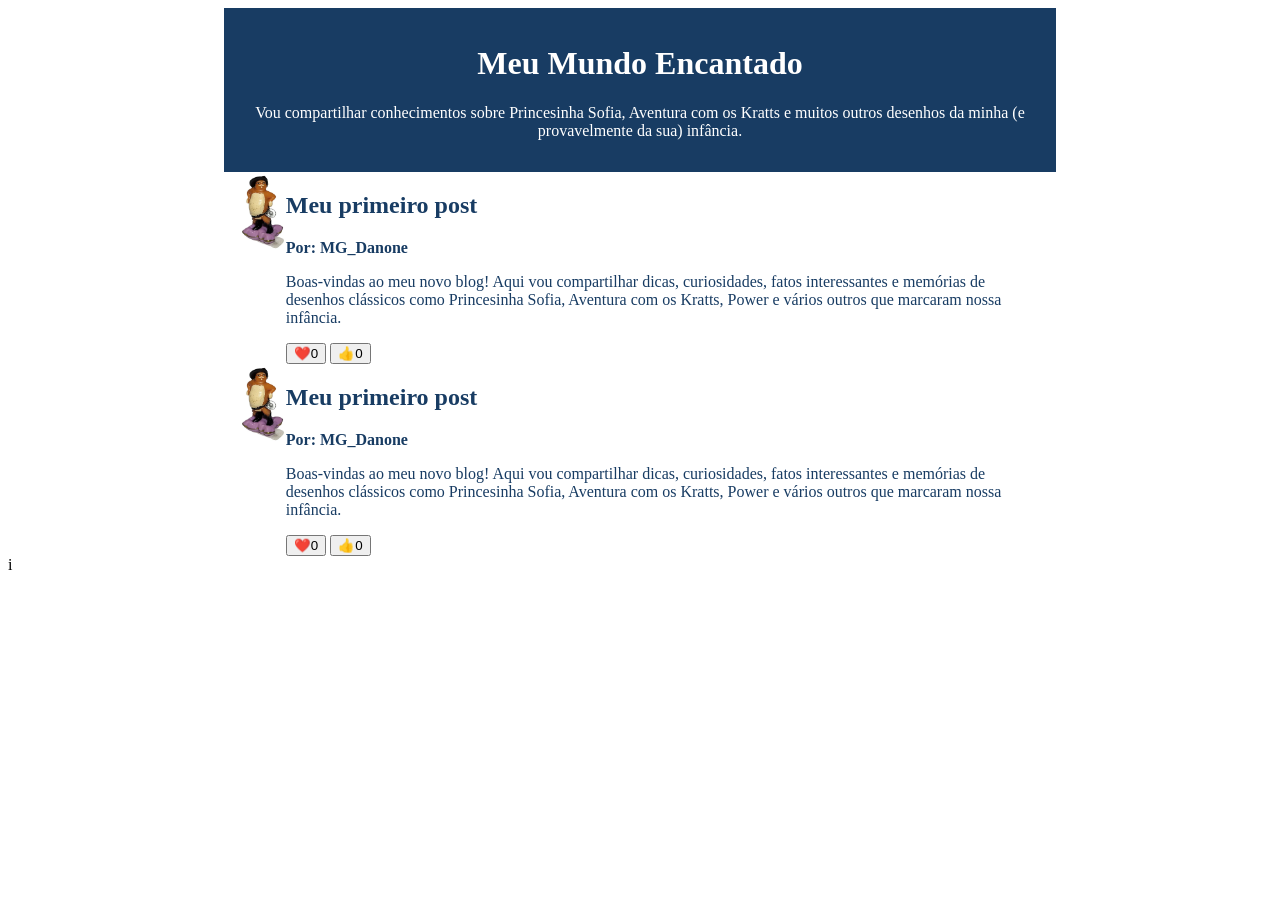
==== index.html @ 413a2600 "atualizei o codigo e adicionei imagem" ====
<!DOCTYPE html>
<html lang="pt-br">

<head>
    <meta charset="UTF-8">
    <meta name="viewport" content="width=device-width, initial-scale=1.0">
    <title>Encantados</title>
    <style>
        header {
            background-color: #183C63;
            color: #FFFFFF;
            text-align: center;
            max-width: 800px;
            margin: 0 auto;
            padding: 16px;
        }

        main {
            background-color: #FFFFFF;
            color: #183C63;
            max-width: 800px;
            margin: 0 auto;
        }
        
        article {
            display: flex;
        }

        img {
            width: 80px;
            height: 80px;
        }

        .artigo-autor {
            font-weight: bold;
        }

    </style>
</head>

<body>
    <header>
        <h1>Meu Mundo Encantado</h1>
        <p>Vou compartilhar conhecimentos sobre Princesinha Sofia, Aventura com os Kratts e muitos outros desenhos da
            minha (e provavelmente da sua) infância.</p>
    </header>
    <main>
        <article>
            <img src="gato de botas gordo.png" alt="Imagem de Sofia">
            <div>
                <h2>Meu primeiro post</h2>
                <p class="artigo-autor">Por: MG_Danone</p>
                <p>Boas-vindas ao meu novo blog! Aqui vou compartilhar dicas, curiosidades, fatos interessantes e memórias
                    de desenhos clássicos como Princesinha Sofia, Aventura com os Kratts, Power e vários outros que marcaram
                    nossa infância.</p>
                <button>❤️<span>0</span></button>
                <button>👍<span>0</span></button>
            </div>
        </article>
        <article>
            <img src="gato de botas gordo.png" alt="Imagem de Sofia">
            <div>
                <h2>Meu primeiro post</h2>
                <p class="artigo-autor">Por: MG_Danone</p>
                <p>Boas-vindas ao meu novo blog! Aqui vou compartilhar dicas, curiosidades, fatos interessantes e memórias
                    de desenhos clássicos como Princesinha Sofia, Aventura com os Kratts, Power e vários outros que marcaram
                    nossa infância.</p>
                <button>❤️<span>0</span></button>
                <button>👍<span>0</span></button>
            </div>
        </article>
    </main>
</body>
<script>
    const botoes = document.querySelectorAll("button");

    botoes.forEach(function (botao) {
        let curtiu = false
        botao.addEventListener("click", botaoClicado);
        function botaoClicado() {
            console.log("Fui clicado");
            let texto = this.querySelector("span");
            if (curtiu === false){
                texto.textContent++;
                curtiu = true
            } else{
                texto.textContent--;
                curtiu = false;
            }
        }
    })


</script>

</html>
i
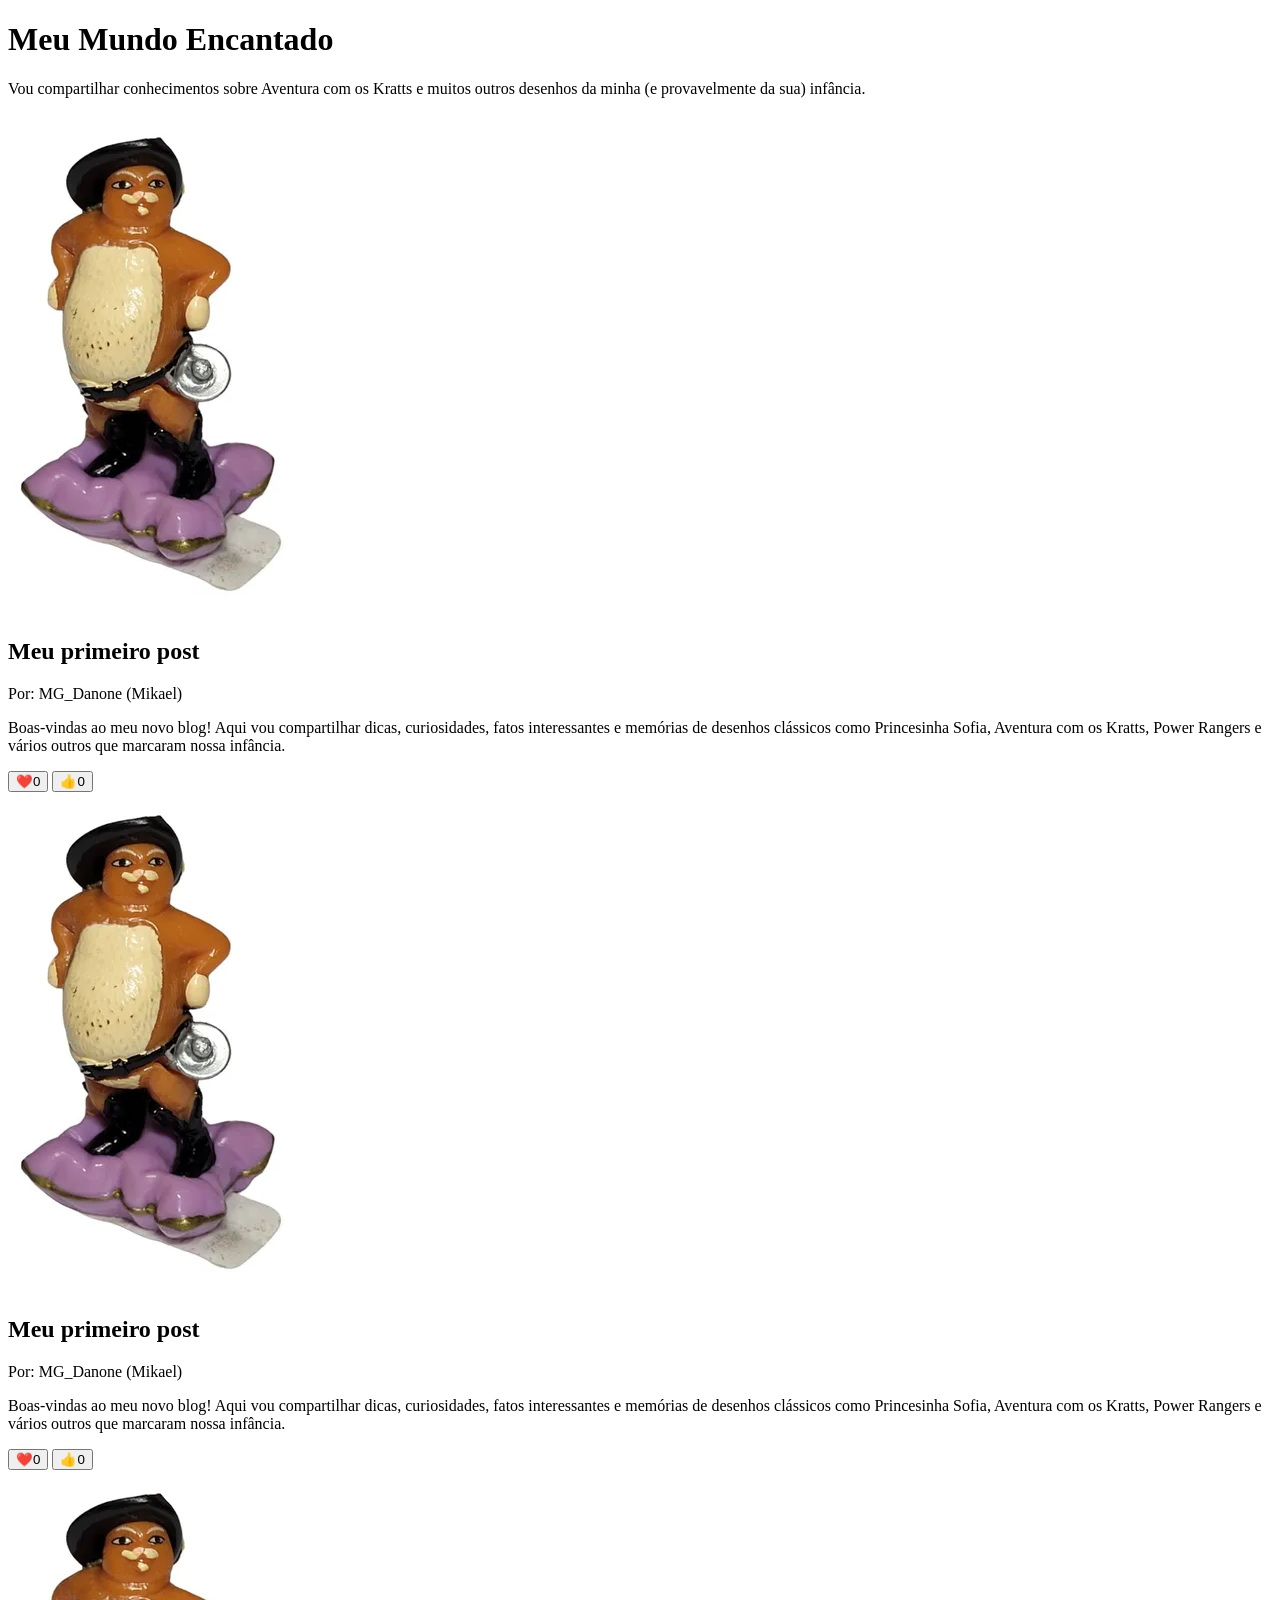
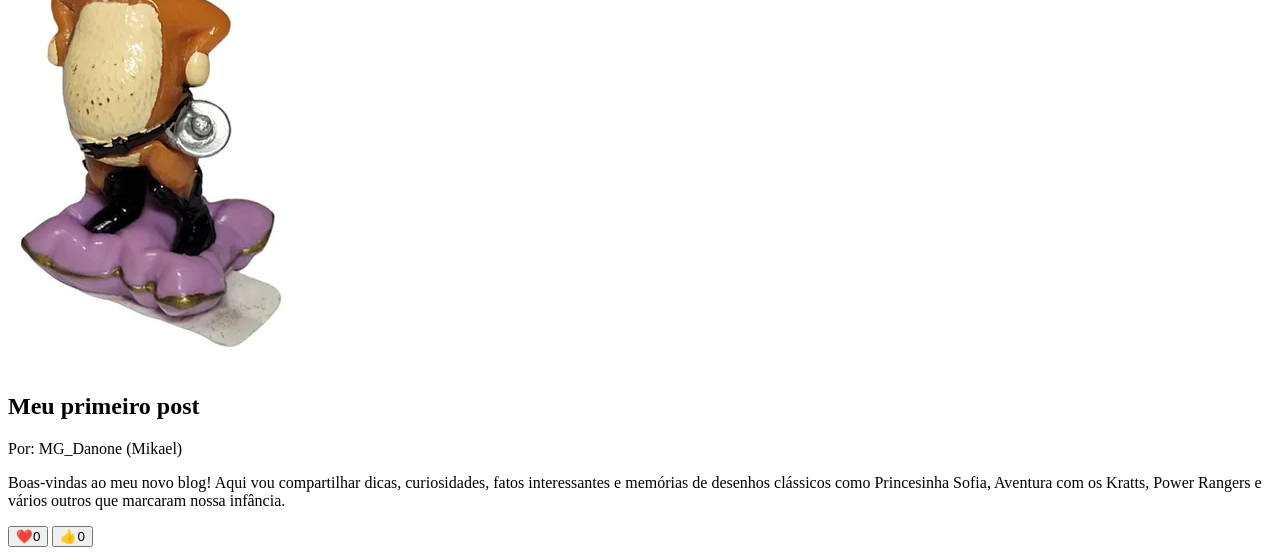
==== commit 23ae5adb: "coloquei css e js" ====
--- a/index.html
+++ b/index.html
@@ -5,43 +5,12 @@
     <meta charset="UTF-8">
     <meta name="viewport" content="width=device-width, initial-scale=1.0">
     <title>Encantados</title>
-    <style>
-        header {
-            background-color: #183C63;
-            color: #FFFFFF;
-            text-align: center;
-            max-width: 800px;
-            margin: 0 auto;
-            padding: 16px;
-        }
-
-        main {
-            background-color: #FFFFFF;
-            color: #183C63;
-            max-width: 800px;
-            margin: 0 auto;
-        }
-        
-        article {
-            display: flex;
-        }
-
-        img {
-            width: 80px;
-            height: 80px;
-        }
-
-        .artigo-autor {
-            font-weight: bold;
-        }
-
-    </style>
+    <link rel="stylesheet" href="style.css">
 </head>
-
 <body>
     <header>
         <h1>Meu Mundo Encantado</h1>
-        <p>Vou compartilhar conhecimentos sobre Princesinha Sofia, Aventura com os Kratts e muitos outros desenhos da
+        <p>Vou compartilhar conhecimentos sobre Aventura com os Kratts e muitos outros desenhos da
             minha (e provavelmente da sua) infância.</p>
     </header>
     <main>
@@ -49,9 +18,9 @@
             <img src="gato de botas gordo.png" alt="Imagem de Sofia">
             <div>
                 <h2>Meu primeiro post</h2>
-                <p class="artigo-autor">Por: MG_Danone</p>
+                <p class="artigo-autor">Por: MG_Danone (Mikael) </p>
                 <p>Boas-vindas ao meu novo blog! Aqui vou compartilhar dicas, curiosidades, fatos interessantes e memórias
-                    de desenhos clássicos como Princesinha Sofia, Aventura com os Kratts, Power e vários outros que marcaram
+                    de desenhos clássicos como Princesinha Sofia, Aventura com os Kratts, Power Rangers e vários outros que marcaram
                     nossa infância.</p>
                 <button>❤️<span>0</span></button>
                 <button>👍<span>0</span></button>
@@ -61,37 +30,27 @@
             <img src="gato de botas gordo.png" alt="Imagem de Sofia">
             <div>
                 <h2>Meu primeiro post</h2>
-                <p class="artigo-autor">Por: MG_Danone</p>
+                <p class="artigo-autor">Por: MG_Danone (Mikael) </p>
                 <p>Boas-vindas ao meu novo blog! Aqui vou compartilhar dicas, curiosidades, fatos interessantes e memórias
-                    de desenhos clássicos como Princesinha Sofia, Aventura com os Kratts, Power e vários outros que marcaram
+                    de desenhos clássicos como Princesinha Sofia, Aventura com os Kratts, Power Rangers e vários outros que marcaram
+                    nossa infância.</p>
+                <button>❤️<span>0</span></button>
+                <button>👍<span>0</span></button>
+            </div>
+        </article>
+        <article>
+            <img src="gato de botas gordo.png" alt="Imagem de Sofia">
+            <div>
+                <h2>Meu primeiro post</h2>
+                <p class="artigo-autor">Por: MG_Danone (Mikael) </p>
+                <p>Boas-vindas ao meu novo blog! Aqui vou compartilhar dicas, curiosidades, fatos interessantes e memórias
+                    de desenhos clássicos como Princesinha Sofia, Aventura com os Kratts, Power Rangers e vários outros que marcaram
                     nossa infância.</p>
                 <button>❤️<span>0</span></button>
                 <button>👍<span>0</span></button>
             </div>
         </article>
     </main>
+    <script src="script.js"></script>
 </body>
-<script>
-    const botoes = document.querySelectorAll("button");
-
-    botoes.forEach(function (botao) {
-        let curtiu = false
-        botao.addEventListener("click", botaoClicado);
-        function botaoClicado() {
-            console.log("Fui clicado");
-            let texto = this.querySelector("span");
-            if (curtiu === false){
-                texto.textContent++;
-                curtiu = true
-            } else{
-                texto.textContent--;
-                curtiu = false;
-            }
-        }
-    })
-
-
-</script>
-
-</html>
-i  +</html>
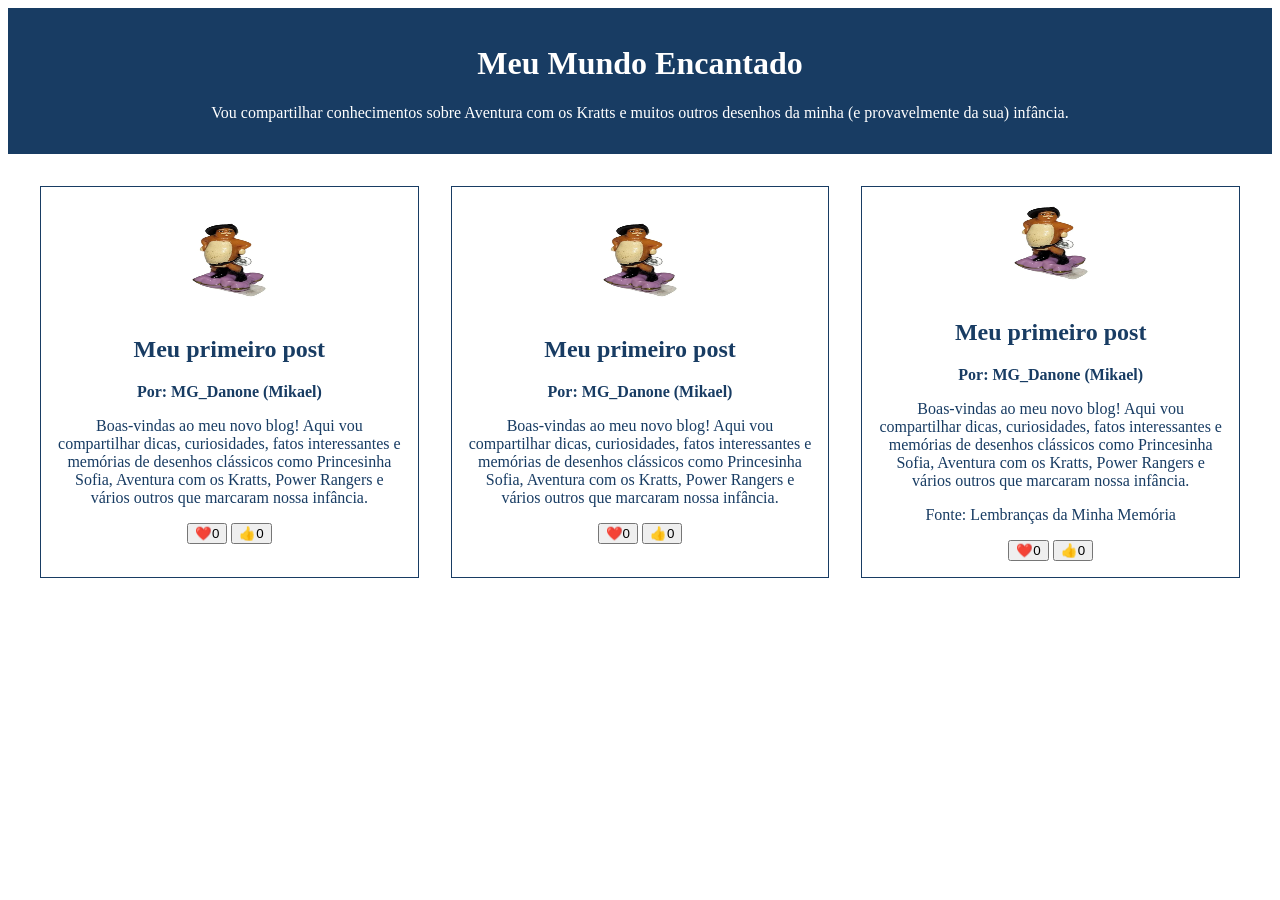
==== commit 02ae1a48: "melhorei tudo" ====
--- a/index.html
+++ b/index.html
@@ -46,7 +46,8 @@
                 <p>Boas-vindas ao meu novo blog! Aqui vou compartilhar dicas, curiosidades, fatos interessantes e memórias
                     de desenhos clássicos como Princesinha Sofia, Aventura com os Kratts, Power Rangers e vários outros que marcaram
                     nossa infância.</p>
-                <button>❤️<span>0</span></button>
+                <p class="artigo-fonte">Fonte: Lembranças da Minha Memória</p>
+                <button>❤️<span>0</span></button>   
                 <button>👍<span>0</span></button>
             </div>
         </article>
--- a/style.css
+++ b/style.css
@@ -0,0 +1,47 @@
+body {
+    max-width: 100vw;
+}
+
+header {
+    background-color: #183C63;
+    color: #FFFFFF;
+    text-align: center;
+    margin: 0 auto;
+    padding: 16px;
+}
+
+main {
+    background-color: #FFFFFF;
+    color: #183C63;
+    margin: 0 auto;
+    padding: 16px;
+
+    display: flex;
+    flex-wrap: wrap;
+}
+
+article {
+    display: flex;
+
+    border: 1px solid #183C63;
+
+    margin: 16px;
+    gap: 16px;
+    padding: 16px;
+
+    flex: 1 1 25%;
+
+    flex-direction: column;
+    align-items: center;
+    text-align: center;
+    justify-content: center;
+}
+
+img {
+    width: 80px;
+    height: 80px;
+}
+
+.artigo-autor {
+    font-weight: bold;
+}
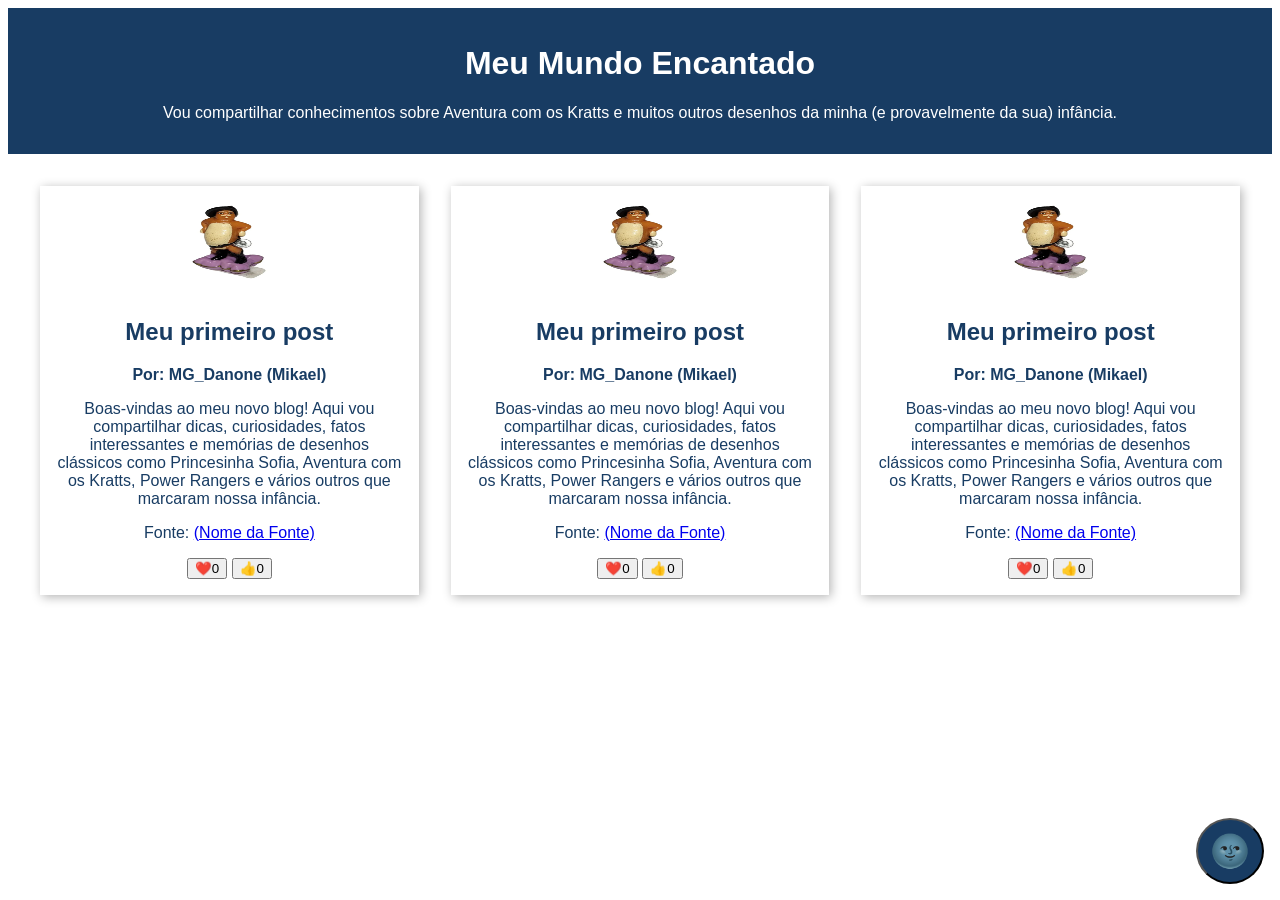
==== commit 3d582769: "Rename index (1).html to index.html" ====
--- a/index.html
+++ b/index.html
@@ -1,57 +1,61 @@
-<!DOCTYPE html>
-<html lang="pt-br">
+        <!DOCTYPE html>
+    <html lang="pt-br">
 
-<head>
-    <meta charset="UTF-8">
-    <meta name="viewport" content="width=device-width, initial-scale=1.0">
-    <title>Encantados</title>
-    <link rel="stylesheet" href="style.css">
-</head>
-<body>
-    <header>
-        <h1>Meu Mundo Encantado</h1>
-        <p>Vou compartilhar conhecimentos sobre Aventura com os Kratts e muitos outros desenhos da
-            minha (e provavelmente da sua) infância.</p>
-    </header>
-    <main>
-        <article>
-            <img src="gato de botas gordo.png" alt="Imagem de Sofia">
-            <div>
-                <h2>Meu primeiro post</h2>
-                <p class="artigo-autor">Por: MG_Danone (Mikael) </p>
-                <p>Boas-vindas ao meu novo blog! Aqui vou compartilhar dicas, curiosidades, fatos interessantes e memórias
-                    de desenhos clássicos como Princesinha Sofia, Aventura com os Kratts, Power Rangers e vários outros que marcaram
-                    nossa infância.</p>
-                <button>❤️<span>0</span></button>
-                <button>👍<span>0</span></button>
-            </div>
-        </article>
-        <article>
-            <img src="gato de botas gordo.png" alt="Imagem de Sofia">
-            <div>
-                <h2>Meu primeiro post</h2>
-                <p class="artigo-autor">Por: MG_Danone (Mikael) </p>
-                <p>Boas-vindas ao meu novo blog! Aqui vou compartilhar dicas, curiosidades, fatos interessantes e memórias
-                    de desenhos clássicos como Princesinha Sofia, Aventura com os Kratts, Power Rangers e vários outros que marcaram
-                    nossa infância.</p>
-                <button>❤️<span>0</span></button>
-                <button>👍<span>0</span></button>
-            </div>
-        </article>
-        <article>
-            <img src="gato de botas gordo.png" alt="Imagem de Sofia">
-            <div>
-                <h2>Meu primeiro post</h2>
-                <p class="artigo-autor">Por: MG_Danone (Mikael) </p>
-                <p>Boas-vindas ao meu novo blog! Aqui vou compartilhar dicas, curiosidades, fatos interessantes e memórias
-                    de desenhos clássicos como Princesinha Sofia, Aventura com os Kratts, Power Rangers e vários outros que marcaram
-                    nossa infância.</p>
-                <p class="artigo-fonte">Fonte: Lembranças da Minha Memória</p>
-                <button>❤️<span>0</span></button>   
-                <button>👍<span>0</span></button>
-            </div>
-        </article>
-    </main>
-    <script src="script.js"></script>
-</body>
-</html>+    <head>
+        <meta charset="UTF-8">
+        <meta name="viewport" content="width=device-width, initial-scale=1.0">
+        <title>Encantados</title>
+        <link rel="stylesheet" href="style.css">
+    </head>
+    <body>
+        <header>
+            <h1>Meu Mundo Encantado</h1>
+            <p>Vou compartilhar conhecimentos sobre Aventura com os Kratts e muitos outros desenhos da
+                minha (e provavelmente da sua) infância.</p>
+        </header>
+        <main>
+            <article #183C63e>
+                <img src="gato de botas gordo.png" alt="Imagem de Sofia">
+                <div>
+                    <h2>Meu primeiro post</h2>
+                    <p class="artigo-autor">Por: MG_Danone (Mikael) </p>
+                    <p>Boas-vindas ao meu novo blog! Aqui vou compartilhar dicas, curiosidades, fatos interessantes e memórias
+                        de desenhos clássicos como Princesinha Sofia, Aventura com os Kratts, Power Rangers e vários outros que marcaram
+                        nossa infância.</p>
+                        <p class="artigo-fonte">Fonte: <a href="https://site da fonte" target="_blank">(Nome da Fonte)</a></p>  
+                    <button>❤️<span>0</span></button>
+                    <button>👍<span>0</span></button>
+                </div>
+            </article>
+            <article>
+                <img src="gato de botas gordo.png" alt="Imagem de Sofia">
+                <div>
+                    <h2>Meu primeiro post</h2>
+                    <p class="artigo-autor">Por: MG_Danone (Mikael) </p>
+                    <p>Boas-vindas ao meu novo blog! Aqui vou compartilhar dicas, curiosidades, fatos interessantes e memórias
+                        de desenhos clássicos como Princesinha Sofia, Aventura com os Kratts, Power Rangers e vários outros que marcaram
+                        nossa infância.</p>
+                    <p class="artigo-fonte">Fonte: <a href="https://site da fonte" target="_blank">(Nome da Fonte)</a></p>
+                    <button>❤️<span>0</span></button>
+                    <button>👍<span>0</span></button>
+                </div>
+            </article>
+            <article>
+                <img src="gato de botas gordo.png" alt="Imagem de Sofia">
+                <div>
+                    <h2>Meu primeiro post</h2>
+                    <p class="artigo-autor">Por: MG_Danone (Mikael) </p>
+                    <p>Boas-vindas ao meu novo blog! Aqui vou compartilhar dicas, curiosidades, fatos interessantes e memórias
+                        de desenhos clássicos como Princesinha Sofia, Aventura com os Kratts, Power Rangers e vários outros que marcaram
+                        nossa infância.</p>
+                    <p class="artigo-fonte">Fonte: <a href="https://site da fonte" target="_blank">(Nome da Fonte)</a></p>
+                    <button>❤️<span>0</span></button>   
+                    <button>👍<span>0</span></button>
+                </div>
+            </article>
+
+            <button class="btn-tema-escuro">🌚</button>
+        </main>
+        <script src="script.js"></script>
+    </body>
+    </html>
--- a/style.css
+++ b/style.css
@@ -1,18 +1,54 @@
+:root {
+    --cor-primaria: #183C63;
+    --cor-secundaria: #3A638E;
+    --cor-fundo: #FFFFFF;
+    --cor-texto: #151428;
+    --cor-contraste: #F3EEF7;
+    --cor-botao: #F9F9F9;
+
+    --fonte-texto: 'Segoe UI', sans-serif;
+}
+
+* {
+    transition: background-color 0.3s ease;
+}
+.tema-escuro {
+    --cor-primaria: #A6CEFE;
+    --cor-secundaria: #98CAFF;
+    --cor-fundo: #0F172A;
+    --cor-texto: #FFFFFF;
+    --cor-contraste: #1E293B;
+    --cor-botao: #151428;
+}
+
+.tema-escuro a {
+    color: var(--cor-secundaria);
+}
+
+.tema-escuro p {
+    color: var(--cor-texto);
+}
+
+.tema-escuro header p {
+    color: var(--cor-contraste);
+}
+
 body {
     max-width: 100vw;
+    font-family: var(--fonte-texto);
 }
 
 header {
-    background-color: #183C63;
-    color: #FFFFFF;
+    background-color: var(--cor-primaria);
+    color: var(--cor-fundo);
     text-align: center;
     margin: 0 auto;
     padding: 16px;
 }
 
 main {
-    background-color: #FFFFFF;
-    color: #183C63;
+    background-color: var(--cor-fundo);
+    color: var(--cor-primaria);
     margin: 0 auto;
     padding: 16px;
 
@@ -22,8 +58,7 @@
 
 article {
     display: flex;
-
-    border: 1px solid #183C63;
+    box-shadow: 2px 2px 10px rgba(0, 0, 0, 0.3);
 
     margin: 16px;
     gap: 16px;
@@ -44,4 +79,26 @@
 
 .artigo-autor {
     font-weight: bold;
-}+}
+
+.btn-tema-escuro {
+    position: fixed;
+    bottom: 16px;
+    right: 16px;
+    font-size: 32px;
+    padding: 12px;
+    background-color: var(--cor-primaria);
+    border-radius: 50%;
+}
+
+.tema-escuro .btn-like,
+.tema-escuro button:not(.btn-tema-escuro) {
+    background-color: var(--cor-botao);
+    color: var(--cor-texto);
+    border: 1px solid var(--cor-secundaria);
+}
+
+.tema-escuro .btn-like:hover {
+    background-color: var(--cor-primaria);
+    color: var(--cor-fundo);
+}   
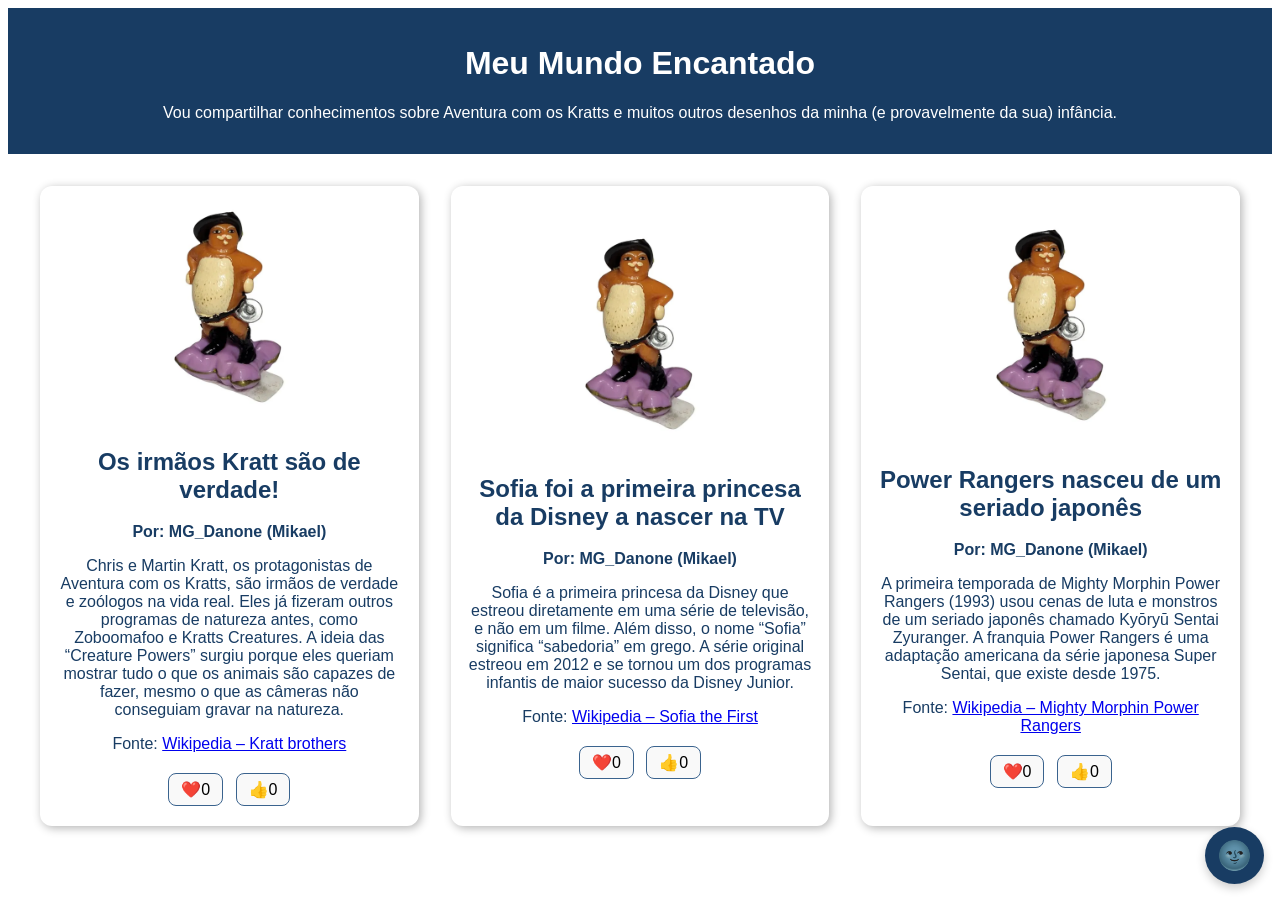
==== commit 9a51263f: "melhorei" ====
--- a/index.html
+++ b/index.html
@@ -2,7 +2,7 @@
     <html lang="pt-br">
 
     <head>
-        <meta charset="UTF-8">
+        <meta charset="UTF-8">  
         <meta name="viewport" content="width=device-width, initial-scale=1.0">
         <title>Encantados</title>
         <link rel="stylesheet" href="style.css">
@@ -14,43 +14,37 @@
                 minha (e provavelmente da sua) infância.</p>
         </header>
         <main>
-            <article #183C63e>
+            <article>
                 <img src="gato de botas gordo.png" alt="Imagem de Sofia">
                 <div>
-                    <h2>Meu primeiro post</h2>
+                    <h2>Os irmãos Kratt são de verdade!</h2>
                     <p class="artigo-autor">Por: MG_Danone (Mikael) </p>
-                    <p>Boas-vindas ao meu novo blog! Aqui vou compartilhar dicas, curiosidades, fatos interessantes e memórias
-                        de desenhos clássicos como Princesinha Sofia, Aventura com os Kratts, Power Rangers e vários outros que marcaram
-                        nossa infância.</p>
-                        <p class="artigo-fonte">Fonte: <a href="https://site da fonte" target="_blank">(Nome da Fonte)</a></p>  
-                    <button>❤️<span>0</span></button>
-                    <button>👍<span>0</span></button>
+                    <p>Chris e Martin Kratt, os protagonistas de Aventura com os Kratts, são irmãos de verdade e zoólogos na vida real. Eles já fizeram outros programas de natureza antes, como Zoboomafoo e Kratts Creatures. A ideia das “Creature Powers” surgiu porque eles queriam mostrar tudo o que os animais são capazes de fazer, mesmo o que as câmeras não conseguiam gravar na natureza.</p>
+                        <p class="artigo-fonte">Fonte: <a href="https://en.wikipedia.org/wiki/Kratt_brothers" target="_blank">Wikipedia – Kratt brothers</a></p>  
+                    <button class="btn-like">❤️<span>0</span></button>
+                    <button class="btn-like">👍<span>0</span></button>
                 </div>
             </article>
             <article>
                 <img src="gato de botas gordo.png" alt="Imagem de Sofia">
                 <div>
-                    <h2>Meu primeiro post</h2>
+                    <h2>Sofia foi a primeira princesa da Disney a nascer na TV</h2>
                     <p class="artigo-autor">Por: MG_Danone (Mikael) </p>
-                    <p>Boas-vindas ao meu novo blog! Aqui vou compartilhar dicas, curiosidades, fatos interessantes e memórias
-                        de desenhos clássicos como Princesinha Sofia, Aventura com os Kratts, Power Rangers e vários outros que marcaram
-                        nossa infância.</p>
-                    <p class="artigo-fonte">Fonte: <a href="https://site da fonte" target="_blank">(Nome da Fonte)</a></p>
-                    <button>❤️<span>0</span></button>
-                    <button>👍<span>0</span></button>
+                    <p>Sofia é a primeira princesa da Disney que estreou diretamente em uma série de televisão, e não em um filme. Além disso, o nome “Sofia” significa “sabedoria” em grego. A série original estreou em 2012 e se tornou um dos programas infantis de maior sucesso da Disney Junior.</p>
+                    <p class="artigo-fonte">Fonte: <a href="https://en.wikipedia.org/wiki/Sofia_the_First" target="_blank">Wikipedia – Sofia the First</a></p>
+                    <button class="btn-like">❤️<span>0</span></button>
+                    <button class="btn-like">👍<span>0</span></button>
                 </div>
             </article>
             <article>
                 <img src="gato de botas gordo.png" alt="Imagem de Sofia">
                 <div>
-                    <h2>Meu primeiro post</h2>
+                    <h2>Power Rangers nasceu de um seriado japonês</h2>
                     <p class="artigo-autor">Por: MG_Danone (Mikael) </p>
-                    <p>Boas-vindas ao meu novo blog! Aqui vou compartilhar dicas, curiosidades, fatos interessantes e memórias
-                        de desenhos clássicos como Princesinha Sofia, Aventura com os Kratts, Power Rangers e vários outros que marcaram
-                        nossa infância.</p>
-                    <p class="artigo-fonte">Fonte: <a href="https://site da fonte" target="_blank">(Nome da Fonte)</a></p>
-                    <button>❤️<span>0</span></button>   
-                    <button>👍<span>0</span></button>
+                    <p>A primeira temporada de Mighty Morphin Power Rangers (1993) usou cenas de luta e monstros de um seriado japonês chamado Kyōryū Sentai Zyuranger. A franquia Power Rangers é uma adaptação americana da série japonesa Super Sentai, que existe desde 1975.</p>
+                    <p class="artigo-fonte">Fonte: <a href="https://en.wikipedia.org/wiki/Mighty_Morphin_Power_Rangers" target="_blank">Wikipedia – Mighty Morphin Power Rangers</a></p>
+                    <button class="btn-like">❤️<span>0</span></button>
+                    <button class="btn-like">👍<span>0</span></button>
                 </div>
             </article>
 
@@ -58,4 +52,4 @@
         </main>
         <script src="script.js"></script>
     </body>
-    </html>
+    </html>
--- a/style.css
+++ b/style.css
@@ -70,13 +70,14 @@
     align-items: center;
     text-align: center;
     justify-content: center;
+    border-radius: 12px;
 }
 
 img {
-    width: 80px;
-    height: 80px;
+    width: 120px;
+    height: auto;
+    border-radius: 12px;
 }
-
 .artigo-autor {
     font-weight: bold;
 }
@@ -85,10 +86,13 @@
     position: fixed;
     bottom: 16px;
     right: 16px;
-    font-size: 32px;
+    font-size: 28px;
     padding: 12px;
     background-color: var(--cor-primaria);
+    border: none;
     border-radius: 50%;
+    cursor: pointer;
+    box-shadow: 0 4px 10px rgba(0, 0, 0, 0.2);
 }
 
 .tema-escuro .btn-like,
@@ -101,4 +105,19 @@
 .tema-escuro .btn-like:hover {
     background-color: var(--cor-primaria);
     color: var(--cor-fundo);
-}   +}   
+
+.btn-like {
+    background-color: var(--cor-botao);
+    border: 1px solid var(--cor-secundaria);
+    border-radius: 8px;
+    padding: 6px 12px;
+    margin: 4px;
+    cursor: pointer;
+    font-size: 16px;
+}
+
+.btn-like:hover {
+    background-color: var(--cor-primaria);
+    color: var(--cor-fundo);
+}
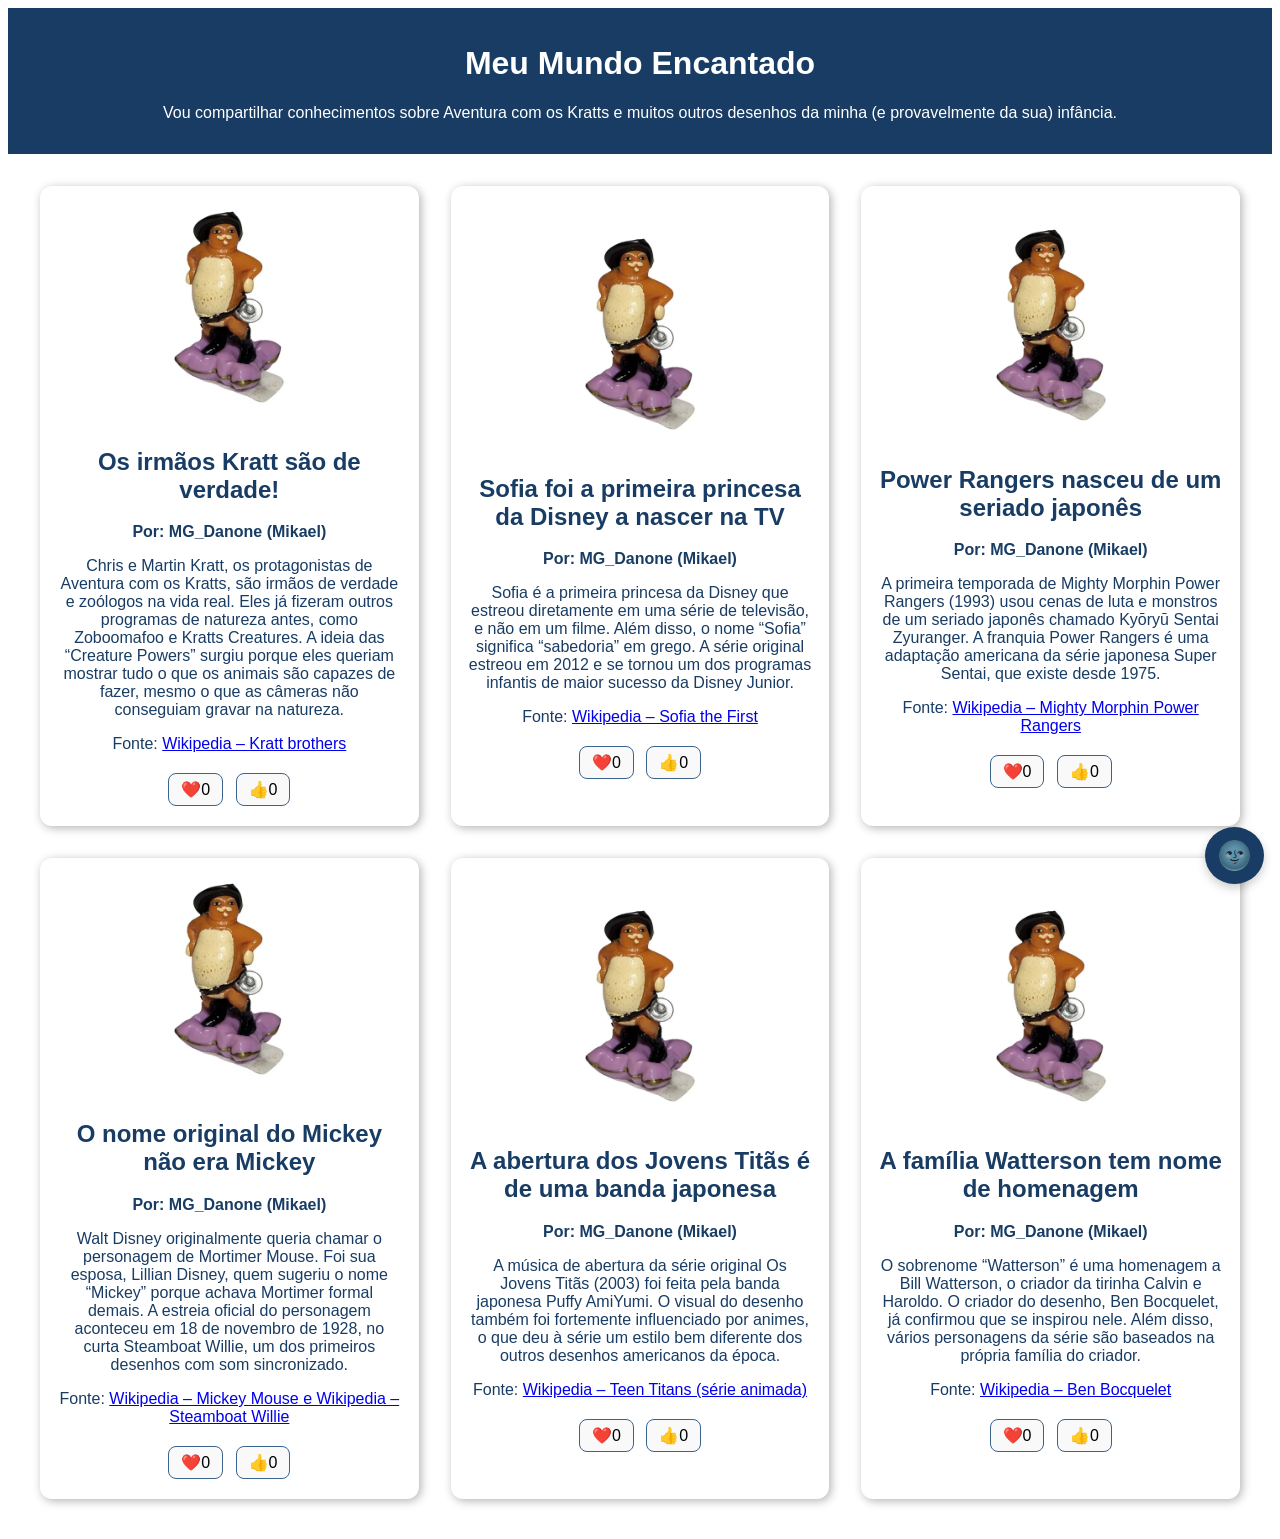
==== commit 8af4ac0b: "melhorei ainda mais" ====
--- a/index.html
+++ b/index.html
@@ -47,7 +47,38 @@
                     <button class="btn-like">👍<span>0</span></button>
                 </div>
             </article>
-
+            <article>
+                <img src="gato de botas gordo.png" alt="Imagem de Sofia">
+                <div>
+                    <h2>O nome original do Mickey não era Mickey</h2>
+                    <p class="artigo-autor">Por: MG_Danone (Mikael) </p>
+                    <p>Walt Disney originalmente queria chamar o personagem de Mortimer Mouse. Foi sua esposa, Lillian Disney, quem sugeriu o nome “Mickey” porque achava Mortimer formal demais. A estreia oficial do personagem aconteceu em 18 de novembro de 1928, no curta Steamboat Willie, um dos primeiros desenhos com som sincronizado.</p>
+                    <p class="artigo-fonte">Fonte: <a href="https://en.wikipedia.org/wiki/Steamboat_Willie" target="_blank">Wikipedia – Mickey Mouse e Wikipedia – Steamboat Willie</a></p>
+                    <button class="btn-like">❤️<span>0</span></button>
+                    <button class="btn-like">👍<span>0</span></button>
+                </div>
+            </article>            
+            <article>
+                <img src="gato de botas gordo.png" alt="Imagem de Sofia">
+                <div>
+                    <h2>A abertura dos Jovens Titãs é de uma banda japonesa</h2>
+                    <p class="artigo-autor">Por: MG_Danone (Mikael) </p>
+                    <p>A música de abertura da série original Os Jovens Titãs (2003) foi feita pela banda japonesa Puffy AmiYumi. O visual do desenho também foi fortemente influenciado por animes, o que deu à série um estilo bem diferente dos outros desenhos americanos da época.</p>
+                    <p class="artigo-fonte">Fonte: <a href="https://pt.wikipedia.org/wiki/Teen_Titans_(s%C3%A9rie_animada)" target="_blank">Wikipedia – Teen Titans (série animada)</a></p>
+                    <button class="btn-like">❤️<span>0</span></button>
+                    <button class="btn-like">👍<span>0</span></button>
+            </article>            
+            <article>
+                <img src="gato de botas gordo.png" alt="Imagem de Sofia">
+                <div>
+                    <h2>A família Watterson tem nome de homenagem</h2>
+                    <p class="artigo-autor">Por: MG_Danone (Mikael) </p>
+                    <p>O sobrenome “Watterson” é uma homenagem a Bill Watterson, o criador da tirinha Calvin e Haroldo. O criador do desenho, Ben Bocquelet, já confirmou que se inspirou nele. Além disso, vários personagens da série são baseados na própria família do criador.</p>
+                    <p class="artigo-fonte">Fonte: <a href="https://en.wikipedia.org/wiki/Ben_Bocquelet" target="_blank">Wikipedia – Ben Bocquelet</a></p>
+                    <button class="btn-like">❤️<span>0</span></button>
+                    <button class="btn-like">👍<span>0</span></button>
+                </div>
+            </article>
             <button class="btn-tema-escuro">🌚</button>
         </main>
         <script src="script.js"></script>
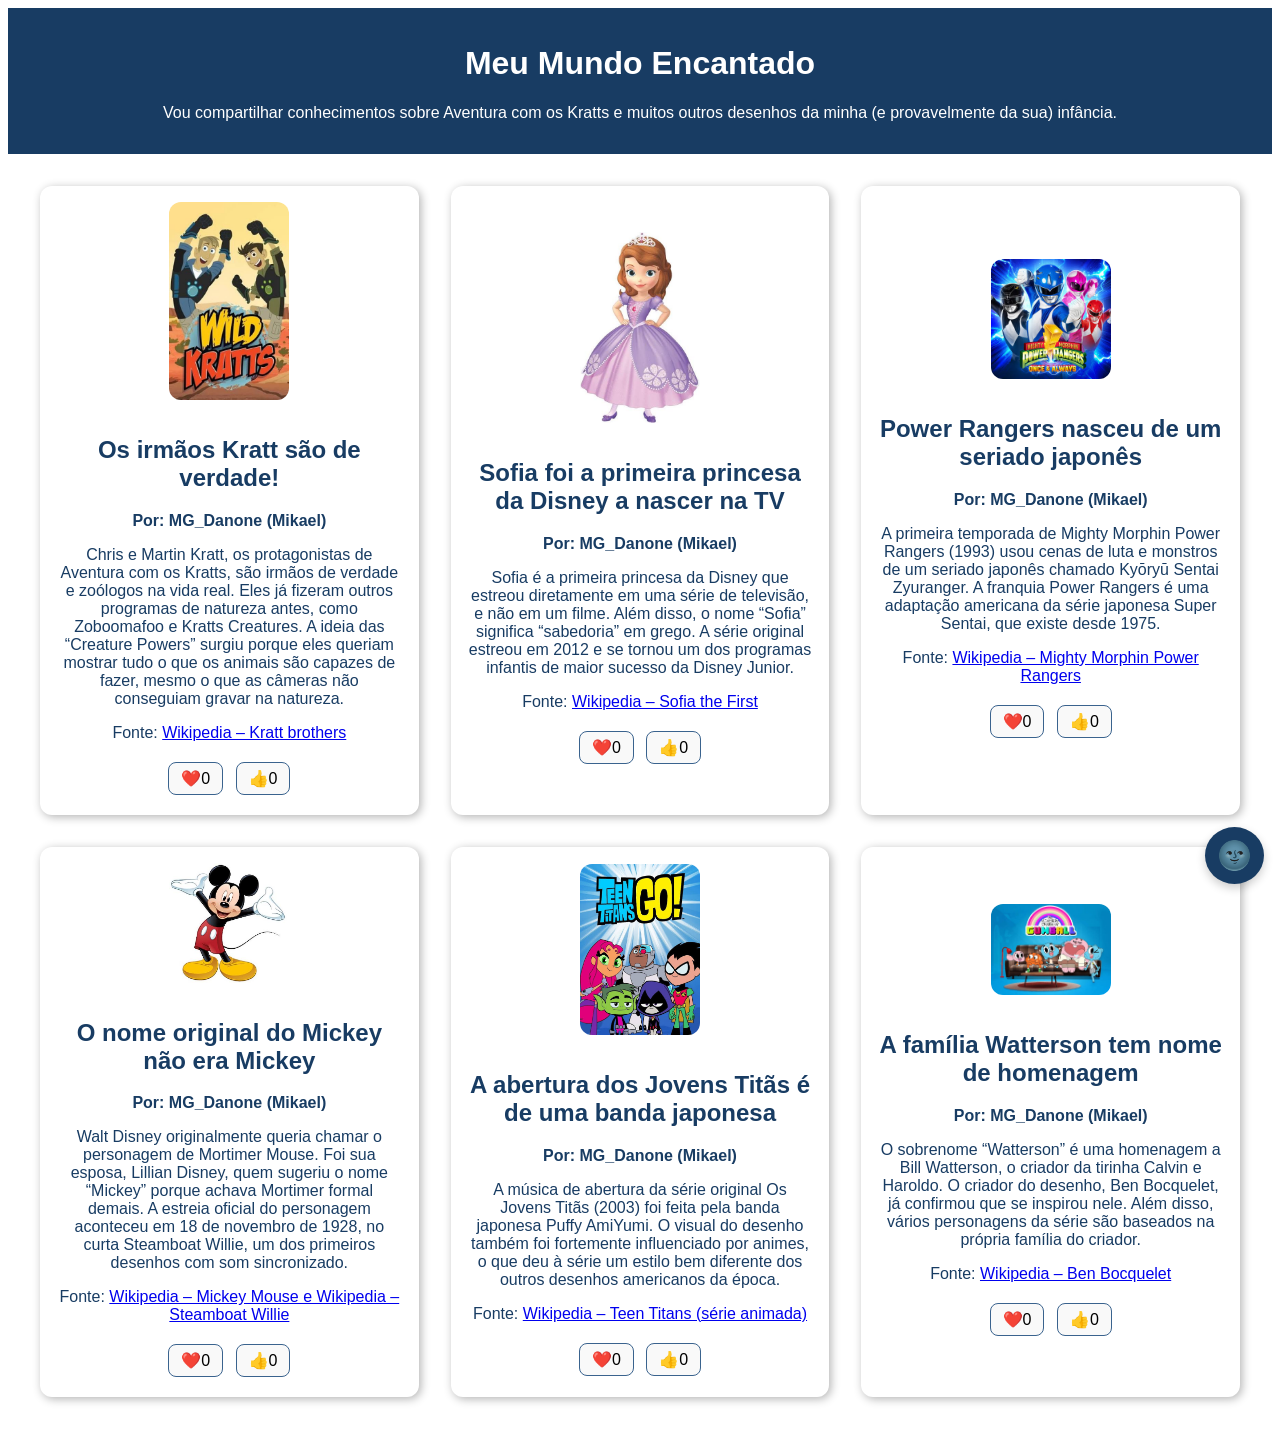
==== commit 39f21fed: "mudei as imagens" ====
--- a/index.html
+++ b/index.html
@@ -15,7 +15,7 @@
         </header>
         <main>
             <article>
-                <img src="gato de botas gordo.png" alt="Imagem de Sofia">
+                <img src="images (2).jpeg" alt="Imagem dos Kratts">
                 <div>
                     <h2>Os irmãos Kratt são de verdade!</h2>
                     <p class="artigo-autor">Por: MG_Danone (Mikael) </p>
@@ -26,7 +26,7 @@
                 </div>
             </article>
             <article>
-                <img src="gato de botas gordo.png" alt="Imagem de Sofia">
+                <img src="images.jpeg" alt="Imagem da Sofia">
                 <div>
                     <h2>Sofia foi a primeira princesa da Disney a nascer na TV</h2>
                     <p class="artigo-autor">Por: MG_Danone (Mikael) </p>
@@ -37,7 +37,7 @@
                 </div>
             </article>
             <article>
-                <img src="gato de botas gordo.png" alt="Imagem de Sofia">
+                <img src="images (1).jpeg" alt="Imagem dos Power Rangers">
                 <div>
                     <h2>Power Rangers nasceu de um seriado japonês</h2>
                     <p class="artigo-autor">Por: MG_Danone (Mikael) </p>
@@ -48,7 +48,7 @@
                 </div>
             </article>
             <article>
-                <img src="gato de botas gordo.png" alt="Imagem de Sofia">
+                <img src="images (3).jpeg" alt="Imagem do Mickey Mouse">
                 <div>
                     <h2>O nome original do Mickey não era Mickey</h2>
                     <p class="artigo-autor">Por: MG_Danone (Mikael) </p>
@@ -59,7 +59,7 @@
                 </div>
             </article>            
             <article>
-                <img src="gato de botas gordo.png" alt="Imagem de Sofia">
+                <img src="images (4).jpeg" alt="Imagem dos Jovens Titãs">
                 <div>
                     <h2>A abertura dos Jovens Titãs é de uma banda japonesa</h2>
                     <p class="artigo-autor">Por: MG_Danone (Mikael) </p>
@@ -69,7 +69,7 @@
                     <button class="btn-like">👍<span>0</span></button>
             </article>            
             <article>
-                <img src="gato de botas gordo.png" alt="Imagem de Sofia">
+                <img src="images (5).jpeg" alt="Imagem do Gumball & Sua Família">
                 <div>
                     <h2>A família Watterson tem nome de homenagem</h2>
                     <p class="artigo-autor">Por: MG_Danone (Mikael) </p>
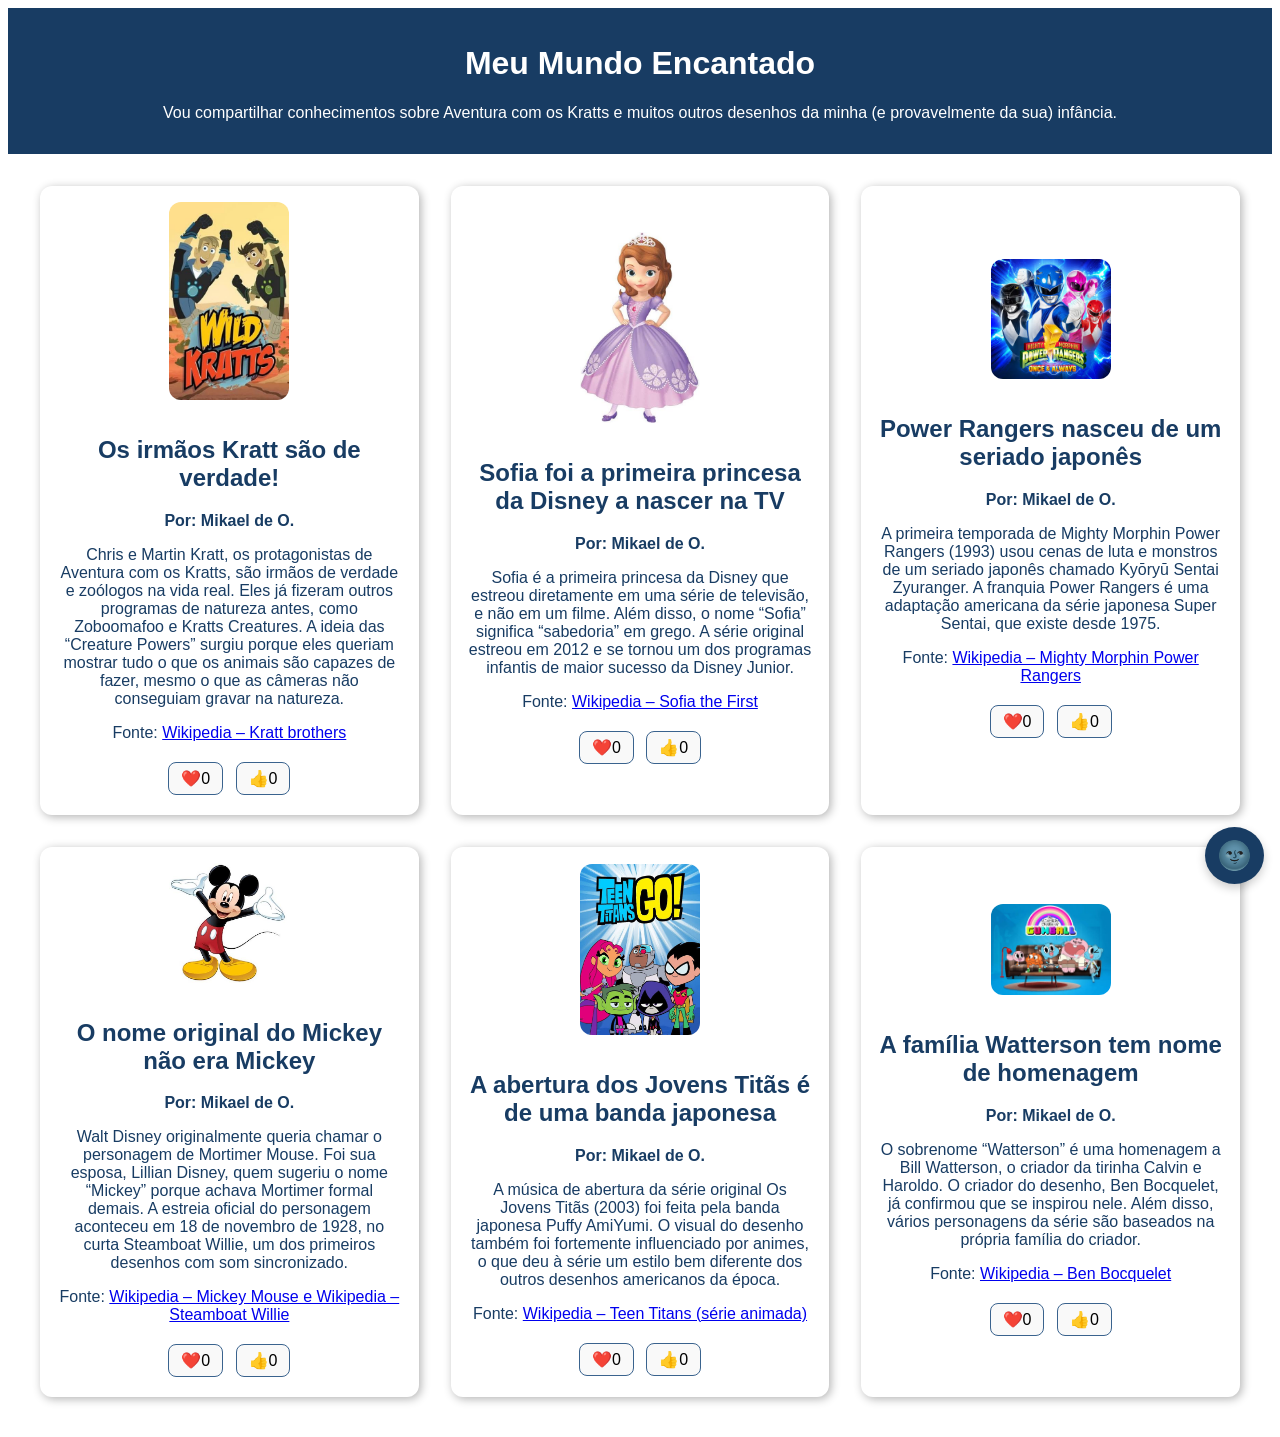
==== commit 785493f7: "Update index.html" ====
--- a/index.html
+++ b/index.html
@@ -18,7 +18,7 @@
                 <img src="images (2).jpeg" alt="Imagem dos Kratts">
                 <div>
                     <h2>Os irmãos Kratt são de verdade!</h2>
-                    <p class="artigo-autor">Por: MG_Danone (Mikael) </p>
+                    <p class="artigo-autor">Por: Mikael de O. </p>
                     <p>Chris e Martin Kratt, os protagonistas de Aventura com os Kratts, são irmãos de verdade e zoólogos na vida real. Eles já fizeram outros programas de natureza antes, como Zoboomafoo e Kratts Creatures. A ideia das “Creature Powers” surgiu porque eles queriam mostrar tudo o que os animais são capazes de fazer, mesmo o que as câmeras não conseguiam gravar na natureza.</p>
                         <p class="artigo-fonte">Fonte: <a href="https://en.wikipedia.org/wiki/Kratt_brothers" target="_blank">Wikipedia – Kratt brothers</a></p>  
                     <button class="btn-like">❤️<span>0</span></button>
@@ -29,7 +29,7 @@
                 <img src="images.jpeg" alt="Imagem da Sofia">
                 <div>
                     <h2>Sofia foi a primeira princesa da Disney a nascer na TV</h2>
-                    <p class="artigo-autor">Por: MG_Danone (Mikael) </p>
+                    <p class="artigo-autor">Por: Mikael de O. </p>
                     <p>Sofia é a primeira princesa da Disney que estreou diretamente em uma série de televisão, e não em um filme. Além disso, o nome “Sofia” significa “sabedoria” em grego. A série original estreou em 2012 e se tornou um dos programas infantis de maior sucesso da Disney Junior.</p>
                     <p class="artigo-fonte">Fonte: <a href="https://en.wikipedia.org/wiki/Sofia_the_First" target="_blank">Wikipedia – Sofia the First</a></p>
                     <button class="btn-like">❤️<span>0</span></button>
@@ -40,7 +40,7 @@
                 <img src="images (1).jpeg" alt="Imagem dos Power Rangers">
                 <div>
                     <h2>Power Rangers nasceu de um seriado japonês</h2>
-                    <p class="artigo-autor">Por: MG_Danone (Mikael) </p>
+                    <p class="artigo-autor">Por: Mikael de O. </p>
                     <p>A primeira temporada de Mighty Morphin Power Rangers (1993) usou cenas de luta e monstros de um seriado japonês chamado Kyōryū Sentai Zyuranger. A franquia Power Rangers é uma adaptação americana da série japonesa Super Sentai, que existe desde 1975.</p>
                     <p class="artigo-fonte">Fonte: <a href="https://en.wikipedia.org/wiki/Mighty_Morphin_Power_Rangers" target="_blank">Wikipedia – Mighty Morphin Power Rangers</a></p>
                     <button class="btn-like">❤️<span>0</span></button>
@@ -51,7 +51,7 @@
                 <img src="images (3).jpeg" alt="Imagem do Mickey Mouse">
                 <div>
                     <h2>O nome original do Mickey não era Mickey</h2>
-                    <p class="artigo-autor">Por: MG_Danone (Mikael) </p>
+                    <p class="artigo-autor">Por: Mikael de O. </p>
                     <p>Walt Disney originalmente queria chamar o personagem de Mortimer Mouse. Foi sua esposa, Lillian Disney, quem sugeriu o nome “Mickey” porque achava Mortimer formal demais. A estreia oficial do personagem aconteceu em 18 de novembro de 1928, no curta Steamboat Willie, um dos primeiros desenhos com som sincronizado.</p>
                     <p class="artigo-fonte">Fonte: <a href="https://en.wikipedia.org/wiki/Steamboat_Willie" target="_blank">Wikipedia – Mickey Mouse e Wikipedia – Steamboat Willie</a></p>
                     <button class="btn-like">❤️<span>0</span></button>
@@ -62,7 +62,7 @@
                 <img src="images (4).jpeg" alt="Imagem dos Jovens Titãs">
                 <div>
                     <h2>A abertura dos Jovens Titãs é de uma banda japonesa</h2>
-                    <p class="artigo-autor">Por: MG_Danone (Mikael) </p>
+                    <p class="artigo-autor">Por: Mikael de O. </p>
                     <p>A música de abertura da série original Os Jovens Titãs (2003) foi feita pela banda japonesa Puffy AmiYumi. O visual do desenho também foi fortemente influenciado por animes, o que deu à série um estilo bem diferente dos outros desenhos americanos da época.</p>
                     <p class="artigo-fonte">Fonte: <a href="https://pt.wikipedia.org/wiki/Teen_Titans_(s%C3%A9rie_animada)" target="_blank">Wikipedia – Teen Titans (série animada)</a></p>
                     <button class="btn-like">❤️<span>0</span></button>
@@ -72,7 +72,7 @@
                 <img src="images (5).jpeg" alt="Imagem do Gumball & Sua Família">
                 <div>
                     <h2>A família Watterson tem nome de homenagem</h2>
-                    <p class="artigo-autor">Por: MG_Danone (Mikael) </p>
+                    <p class="artigo-autor">Por: Mikael de O. </p>
                     <p>O sobrenome “Watterson” é uma homenagem a Bill Watterson, o criador da tirinha Calvin e Haroldo. O criador do desenho, Ben Bocquelet, já confirmou que se inspirou nele. Além disso, vários personagens da série são baseados na própria família do criador.</p>
                     <p class="artigo-fonte">Fonte: <a href="https://en.wikipedia.org/wiki/Ben_Bocquelet" target="_blank">Wikipedia – Ben Bocquelet</a></p>
                     <button class="btn-like">❤️<span>0</span></button>
@@ -83,4 +83,4 @@
         </main>
         <script src="script.js"></script>
     </body>
-    </html>+    </html>
